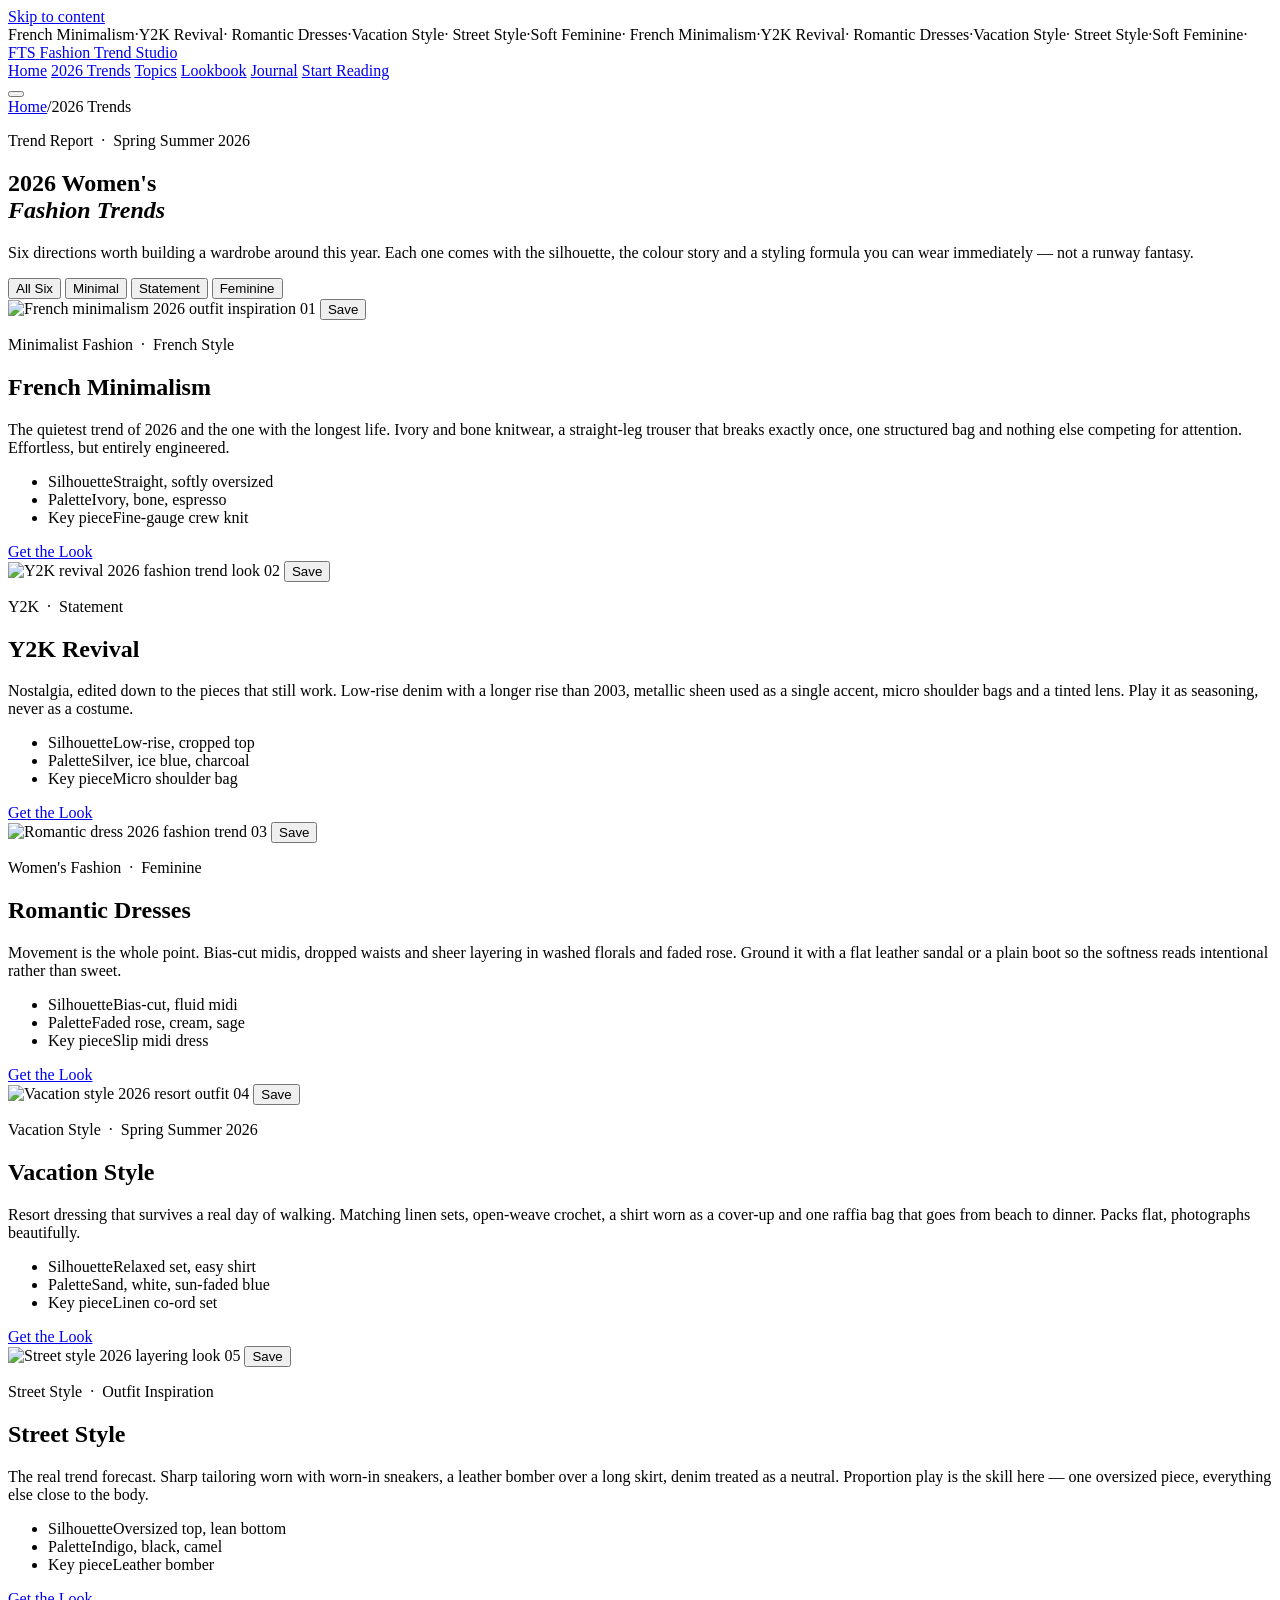
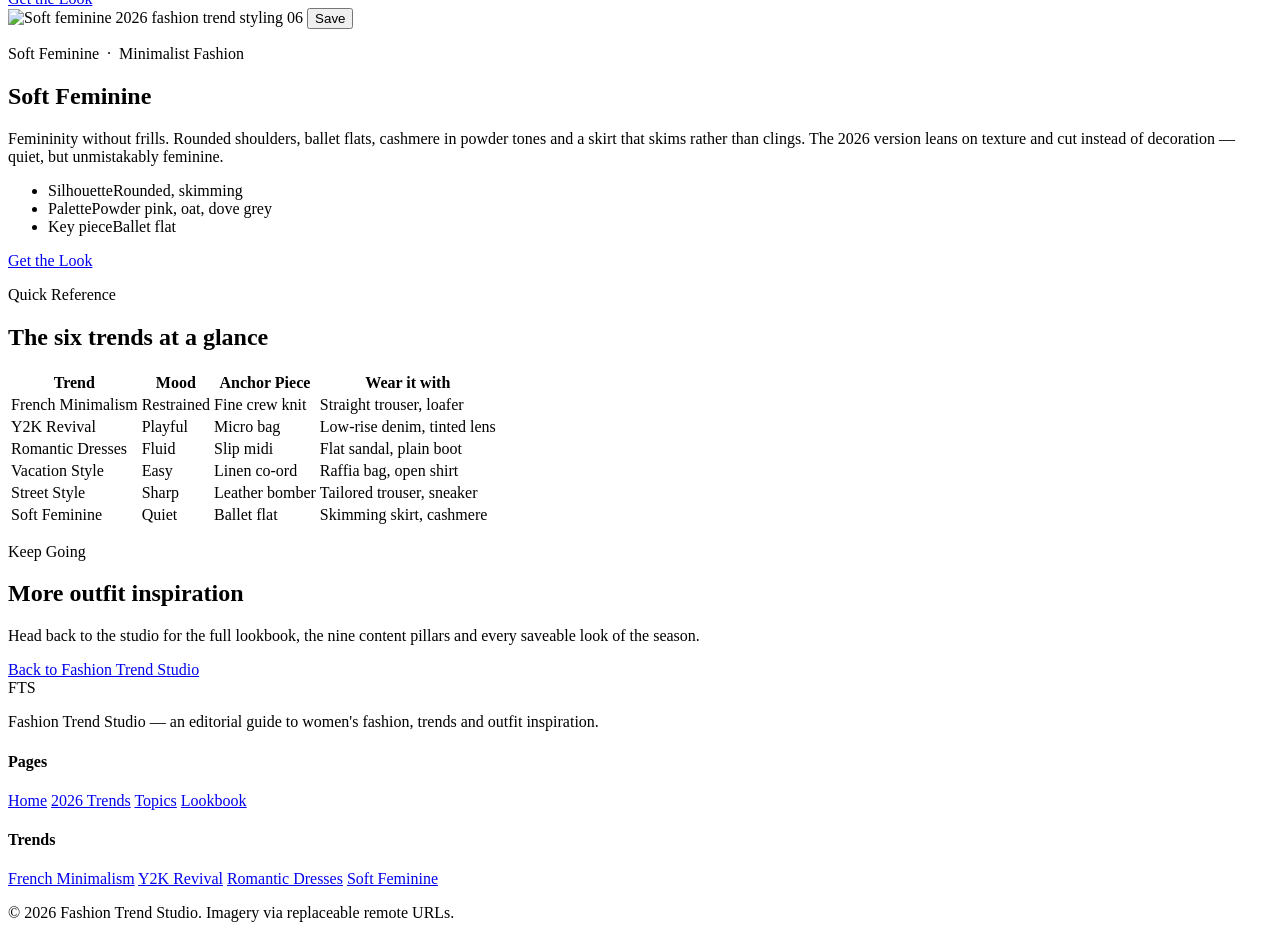
==== trends.html @ 36f64227 "feat: add trends.html" ====
<!DOCTYPE html>
<html lang="en">
<head>
<meta charset="UTF-8">
<meta name="viewport" content="width=device-width, initial-scale=1.0">
<title>2026 Women's Fashion Trends — Fashion Trend Studio</title>
<meta name="description" content="The six defining 2026 women's fashion trends: French Minimalism, Y2K Revival, Romantic Dresses, Vacation Style, Street Style and Soft Feminine — with outfit inspiration for each.">
<meta name="keywords" content="2026 fashion trends, french minimalism, Y2K revival, romantic dresses, vacation style, street style, soft feminine, outfit inspiration, spring summer 2026">
<meta name="theme-color" content="#faf7f4">
<link rel="canonical" href="https://shuiyunjian-wang.github.io/fashion-trend-pinterest/trends.html">

<meta property="og:type" content="article">
<meta property="og:site_name" content="Fashion Trend Studio">
<meta property="og:title" content="2026 Women's Fashion Trends — The Full Report">
<meta property="og:description" content="Six trends defining 2026 womenswear: French Minimalism, Y2K Revival, Romantic Dresses, Vacation Style, Street Style and Soft Feminine.">
<meta property="og:image" content="https://images.unsplash.com/photo-1515372039744-b8f02a3ae446?auto=format&fit=crop&w=1200&q=80">
<meta property="og:url" content="https://shuiyunjian-wang.github.io/fashion-trend-pinterest/trends.html">
<meta name="twitter:card" content="summary_large_image">
<meta name="twitter:title" content="2026 Women's Fashion Trends — The Full Report">
<meta name="twitter:description" content="Six trends defining 2026 womenswear, with outfit inspiration for each.">
<meta name="twitter:image" content="https://images.unsplash.com/photo-1515372039744-b8f02a3ae446?auto=format&fit=crop&w=1200&q=80">

<link rel="preconnect" href="https://fonts.googleapis.com">
<link rel="preconnect" href="https://fonts.gstatic.com" crossorigin>
<link href="https://fonts.googleapis.com/css2?family=Cormorant+Garamond:ital,wght@0,300;0,400;0,500;0,600;1,300;1,400&family=Jost:wght@300;400;500;600&display=swap" rel="stylesheet">
<link rel="stylesheet" href="./assets/css/styles.css">
<link rel="icon" href="data:image/svg+xml,%3Csvg xmlns='http://www.w3.org/2000/svg' viewBox='0 0 100 100'%3E%3Crect width='100' height='100' fill='%231a1a1a'/%3E%3Ctext x='50' y='68' font-size='58' font-family='Georgia,serif' fill='%23faf7f4' text-anchor='middle'%3EF%3C/text%3E%3C/svg%3E">
</head>
<body>

<a class="skip-link" href="#main">Skip to content</a>

<div class="topbar">
  <div class="topbar__track">
    <span>French Minimalism</span><span>·</span><span>Y2K Revival</span><span>·</span>
    <span>Romantic Dresses</span><span>·</span><span>Vacation Style</span><span>·</span>
    <span>Street Style</span><span>·</span><span>Soft Feminine</span><span>·</span>
    <span>French Minimalism</span><span>·</span><span>Y2K Revival</span><span>·</span>
    <span>Romantic Dresses</span><span>·</span><span>Vacation Style</span><span>·</span>
    <span>Street Style</span><span>·</span><span>Soft Feminine</span><span>·</span>
  </div>
</div>

<header class="nav" id="nav">
  <div class="wrap nav__inner">
    <a class="brand" href="./index.html">
      <span class="brand__mark">FTS</span>
      <span class="brand__name">Fashion Trend Studio</span>
    </a>
    <nav class="nav__links" id="navLinks" aria-label="Main navigation">
      <a href="./index.html">Home</a>
      <a href="./trends.html" class="is-active">2026 Trends</a>
      <a href="./index.html#directions">Topics</a>
      <a href="./index.html#gallery">Lookbook</a>
      <a href="./index.html#journal">Journal</a>
      <a class="nav__cta" href="#trend-grid">Start Reading</a>
    </nav>
    <button class="nav__toggle" id="navToggle" aria-label="Toggle menu" aria-expanded="false">
      <span></span><span></span><span></span>
    </button>
  </div>
</header>

<main id="main">

  <!-- ============ PAGE HEADER ============ -->
  <section class="phead">
    <div class="wrap phead__inner">
      <nav class="crumbs reveal" aria-label="Breadcrumb">
        <a href="./index.html">Home</a><span>/</span><span aria-current="page">2026 Trends</span>
      </nav>
      <p class="eyebrow reveal">Trend Report &nbsp;·&nbsp; Spring Summer 2026</p>
      <h1 class="phead__title reveal" data-delay="1">2026 Women's<br><em>Fashion Trends</em></h1>
      <p class="phead__lede reveal" data-delay="2">
        Six directions worth building a wardrobe around this year. Each one comes with the
        silhouette, the colour story and a styling formula you can wear immediately —
        not a runway fantasy.
      </p>
      <div class="chips reveal" data-delay="3" id="chips">
        <button class="chip is-active" data-filter="all">All Six</button>
        <button class="chip" data-filter="minimal">Minimal</button>
        <button class="chip" data-filter="statement">Statement</button>
        <button class="chip" data-filter="feminine">Feminine</button>
      </div>
    </div>
  </section>

  <!-- ============ TREND GRID ============ -->
  <section class="section" id="trend-grid">
    <div class="wrap">
      <div class="trend-grid" id="trendGrid">

        <!-- 01 French Minimalism -->
        <article class="tcard reveal" id="french" data-cat="minimal">
          <div class="tcard__media frame frame--card">
            <img data-key="french" src="" alt="French minimalism 2026 outfit inspiration" loading="lazy" decoding="async">
            <span class="tcard__no">01</span>
            <button class="pin__save js-pin" data-pin-key="french" data-pin-desc="French Minimalism — 2026 women's fashion trend, outfit inspiration by Fashion Trend Studio">Save</button>
          </div>
          <div class="tcard__body">
            <p class="tcard__cat">Minimalist Fashion &nbsp;·&nbsp; French Style</p>
            <h2 class="tcard__title">French Minimalism</h2>
            <p class="tcard__text">
              The quietest trend of 2026 and the one with the longest life. Ivory and bone
              knitwear, a straight-leg trouser that breaks exactly once, one structured bag
              and nothing else competing for attention. Effortless, but entirely engineered.
            </p>
            <ul class="tcard__specs">
              <li><span>Silhouette</span>Straight, softly oversized</li>
              <li><span>Palette</span>Ivory, bone, espresso</li>
              <li><span>Key piece</span>Fine-gauge crew knit</li>
            </ul>
            <a class="btn btn--dark btn--sm" href="./index.html#gallery">Get the Look</a>
          </div>
        </article>

        <!-- 02 Y2K Revival -->
        <article class="tcard reveal" data-delay="1" id="y2k" data-cat="statement">
          <div class="tcard__media frame frame--card">
            <img data-key="y2k" src="" alt="Y2K revival 2026 fashion trend look" loading="lazy" decoding="async">
            <span class="tcard__no">02</span>
            <button class="pin__save js-pin" data-pin-key="y2k" data-pin-desc="Y2K Revival — 2026 women's fashion trend, outfit inspiration by Fashion Trend Studio">Save</button>
          </div>
          <div class="tcard__body">
            <p class="tcard__cat">Y2K &nbsp;·&nbsp; Statement</p>
            <h2 class="tcard__title">Y2K Revival</h2>
            <p class="tcard__text">
              Nostalgia, edited down to the pieces that still work. Low-rise denim with a
              longer rise than 2003, metallic sheen used as a single accent, micro shoulder
              bags and a tinted lens. Play it as seasoning, never as a costume.
            </p>
            <ul class="tcard__specs">
              <li><span>Silhouette</span>Low-rise, cropped top</li>
              <li><span>Palette</span>Silver, ice blue, charcoal</li>
              <li><span>Key piece</span>Micro shoulder bag</li>
            </ul>
            <a class="btn btn--dark btn--sm" href="./index.html#gallery">Get the Look</a>
          </div>
        </article>

        <!-- 03 Romantic Dresses -->
        <article class="tcard reveal" data-delay="2" id="romantic" data-cat="feminine">
          <div class="tcard__media frame frame--card">
            <img data-key="romantic" src="" alt="Romantic dress 2026 fashion trend" loading="lazy" decoding="async">
            <span class="tcard__no">03</span>
            <button class="pin__save js-pin" data-pin-key="romantic" data-pin-desc="Romantic Dresses — 2026 women's fashion trend, outfit inspiration by Fashion Trend Studio">Save</button>
          </div>
          <div class="tcard__body">
            <p class="tcard__cat">Women's Fashion &nbsp;·&nbsp; Feminine</p>
            <h2 class="tcard__title">Romantic Dresses</h2>
            <p class="tcard__text">
              Movement is the whole point. Bias-cut midis, dropped waists and sheer layering
              in washed florals and faded rose. Ground it with a flat leather sandal or a
              plain boot so the softness reads intentional rather than sweet.
            </p>
            <ul class="tcard__specs">
              <li><span>Silhouette</span>Bias-cut, fluid midi</li>
              <li><span>Palette</span>Faded rose, cream, sage</li>
              <li><span>Key piece</span>Slip midi dress</li>
            </ul>
            <a class="btn btn--dark btn--sm" href="./index.html#gallery">Get the Look</a>
          </div>
        </article>

        <!-- 04 Vacation Style -->
        <article class="tcard reveal" id="vacation" data-cat="minimal">
          <div class="tcard__media frame frame--card">
            <img data-key="vacation" src="" alt="Vacation style 2026 resort outfit" loading="lazy" decoding="async">
            <span class="tcard__no">04</span>
            <button class="pin__save js-pin" data-pin-key="vacation" data-pin-desc="Vacation Style — 2026 women's fashion trend, resort outfit inspiration by Fashion Trend Studio">Save</button>
          </div>
          <div class="tcard__body">
            <p class="tcard__cat">Vacation Style &nbsp;·&nbsp; Spring Summer 2026</p>
            <h2 class="tcard__title">Vacation Style</h2>
            <p class="tcard__text">
              Resort dressing that survives a real day of walking. Matching linen sets,
              open-weave crochet, a shirt worn as a cover-up and one raffia bag that goes
              from beach to dinner. Packs flat, photographs beautifully.
            </p>
            <ul class="tcard__specs">
              <li><span>Silhouette</span>Relaxed set, easy shirt</li>
              <li><span>Palette</span>Sand, white, sun-faded blue</li>
              <li><span>Key piece</span>Linen co-ord set</li>
            </ul>
            <a class="btn btn--dark btn--sm" href="./index.html#gallery">Get the Look</a>
          </div>
        </article>

        <!-- 05 Street Style -->
        <article class="tcard reveal" data-delay="1" id="street" data-cat="statement">
          <div class="tcard__media frame frame--card">
            <img data-key="street" src="" alt="Street style 2026 layering look" loading="lazy" decoding="async">
            <span class="tcard__no">05</span>
            <button class="pin__save js-pin" data-pin-key="street" data-pin-desc="Street Style — 2026 women's fashion trend, city layering outfit by Fashion Trend Studio">Save</button>
          </div>
          <div class="tcard__body">
            <p class="tcard__cat">Street Style &nbsp;·&nbsp; Outfit Inspiration</p>
            <h2 class="tcard__title">Street Style</h2>
            <p class="tcard__text">
              The real trend forecast. Sharp tailoring worn with worn-in sneakers, a leather
              bomber over a long skirt, denim treated as a neutral. Proportion play is the
              skill here — one oversized piece, everything else close to the body.
            </p>
            <ul class="tcard__specs">
              <li><span>Silhouette</span>Oversized top, lean bottom</li>
              <li><span>Palette</span>Indigo, black, camel</li>
              <li><span>Key piece</span>Leather bomber</li>
            </ul>
            <a class="btn btn--dark btn--sm" href="./index.html#gallery">Get the Look</a>
          </div>
        </article>

        <!-- 06 Soft Feminine -->
        <article class="tcard reveal" data-delay="2" id="soft" data-cat="feminine">
          <div class="tcard__media frame frame--card">
            <img data-key="soft" src="" alt="Soft feminine 2026 fashion trend styling" loading="lazy" decoding="async">
            <span class="tcard__no">06</span>
            <button class="pin__save js-pin" data-pin-key="soft" data-pin-desc="Soft Feminine — 2026 women's fashion trend, outfit inspiration by Fashion Trend Studio">Save</button>
          </div>
          <div class="tcard__body">
            <p class="tcard__cat">Soft Feminine &nbsp;·&nbsp; Minimalist Fashion</p>
            <h2 class="tcard__title">Soft Feminine</h2>
            <p class="tcard__text">
              Femininity without frills. Rounded shoulders, ballet flats, cashmere in powder
              tones and a skirt that skims rather than clings. The 2026 version leans on
              texture and cut instead of decoration — quiet, but unmistakably feminine.
            </p>
            <ul class="tcard__specs">
              <li><span>Silhouette</span>Rounded, skimming</li>
              <li><span>Palette</span>Powder pink, oat, dove grey</li>
              <li><span>Key piece</span>Ballet flat</li>
            </ul>
            <a class="btn btn--dark btn--sm" href="./index.html#gallery">Get the Look</a>
          </div>
        </article>

      </div>
      <p class="empty" id="emptyState" hidden>No trends in this filter — try another.</p>
    </div>
  </section>

  <!-- ============ HOW TO WEAR TABLE ============ -->
  <section class="section section--tint">
    <div class="wrap">
      <div class="sec-head reveal">
        <p class="eyebrow">Quick Reference</p>
        <h2 class="sec-title">The six trends at a glance</h2>
      </div>
      <div class="table-wrap reveal" data-delay="1">
        <table class="tbl">
          <thead>
            <tr><th>Trend</th><th>Mood</th><th>Anchor Piece</th><th>Wear it with</th></tr>
          </thead>
          <tbody>
            <tr><td>French Minimalism</td><td>Restrained</td><td>Fine crew knit</td><td>Straight trouser, loafer</td></tr>
            <tr><td>Y2K Revival</td><td>Playful</td><td>Micro bag</td><td>Low-rise denim, tinted lens</td></tr>
            <tr><td>Romantic Dresses</td><td>Fluid</td><td>Slip midi</td><td>Flat sandal, plain boot</td></tr>
            <tr><td>Vacation Style</td><td>Easy</td><td>Linen co-ord</td><td>Raffia bag, open shirt</td></tr>
            <tr><td>Street Style</td><td>Sharp</td><td>Leather bomber</td><td>Tailored trouser, sneaker</td></tr>
            <tr><td>Soft Feminine</td><td>Quiet</td><td>Ballet flat</td><td>Skimming skirt, cashmere</td></tr>
          </tbody>
        </table>
      </div>
    </div>
  </section>

  <!-- ============ CTA ============ -->
  <section class="cta">
    <div class="wrap cta__inner reveal">
      <p class="eyebrow eyebrow--light">Keep Going</p>
      <h2>More outfit inspiration</h2>
      <p class="cta__lede">
        Head back to the studio for the full lookbook, the nine content pillars and
        every saveable look of the season.
      </p>
      <a class="btn btn--light" href="./index.html">Back to Fashion Trend Studio</a>
    </div>
  </section>

</main>

<footer class="foot">
  <div class="wrap foot__inner">
    <div class="foot__brand">
      <span class="brand__mark">FTS</span>
      <p>Fashion Trend Studio — an editorial guide to women's fashion, trends and outfit inspiration.</p>
    </div>
    <nav class="foot__nav" aria-label="Footer navigation">
      <div>
        <h4>Pages</h4>
        <a href="./index.html">Home</a>
        <a href="./trends.html">2026 Trends</a>
        <a href="./index.html#directions">Topics</a>
        <a href="./index.html#gallery">Lookbook</a>
      </div>
      <div>
        <h4>Trends</h4>
        <a href="#french">French Minimalism</a>
        <a href="#y2k">Y2K Revival</a>
        <a href="#romantic">Romantic Dresses</a>
        <a href="#soft">Soft Feminine</a>
      </div>
    </nav>
    <p class="foot__legal">
      &copy; <span id="year">2026</span> Fashion Trend Studio. Imagery via replaceable remote URLs.
    </p>
  </div>
</footer>

<script src="./assets/js/main.js" defer></script>
</body>
</html>
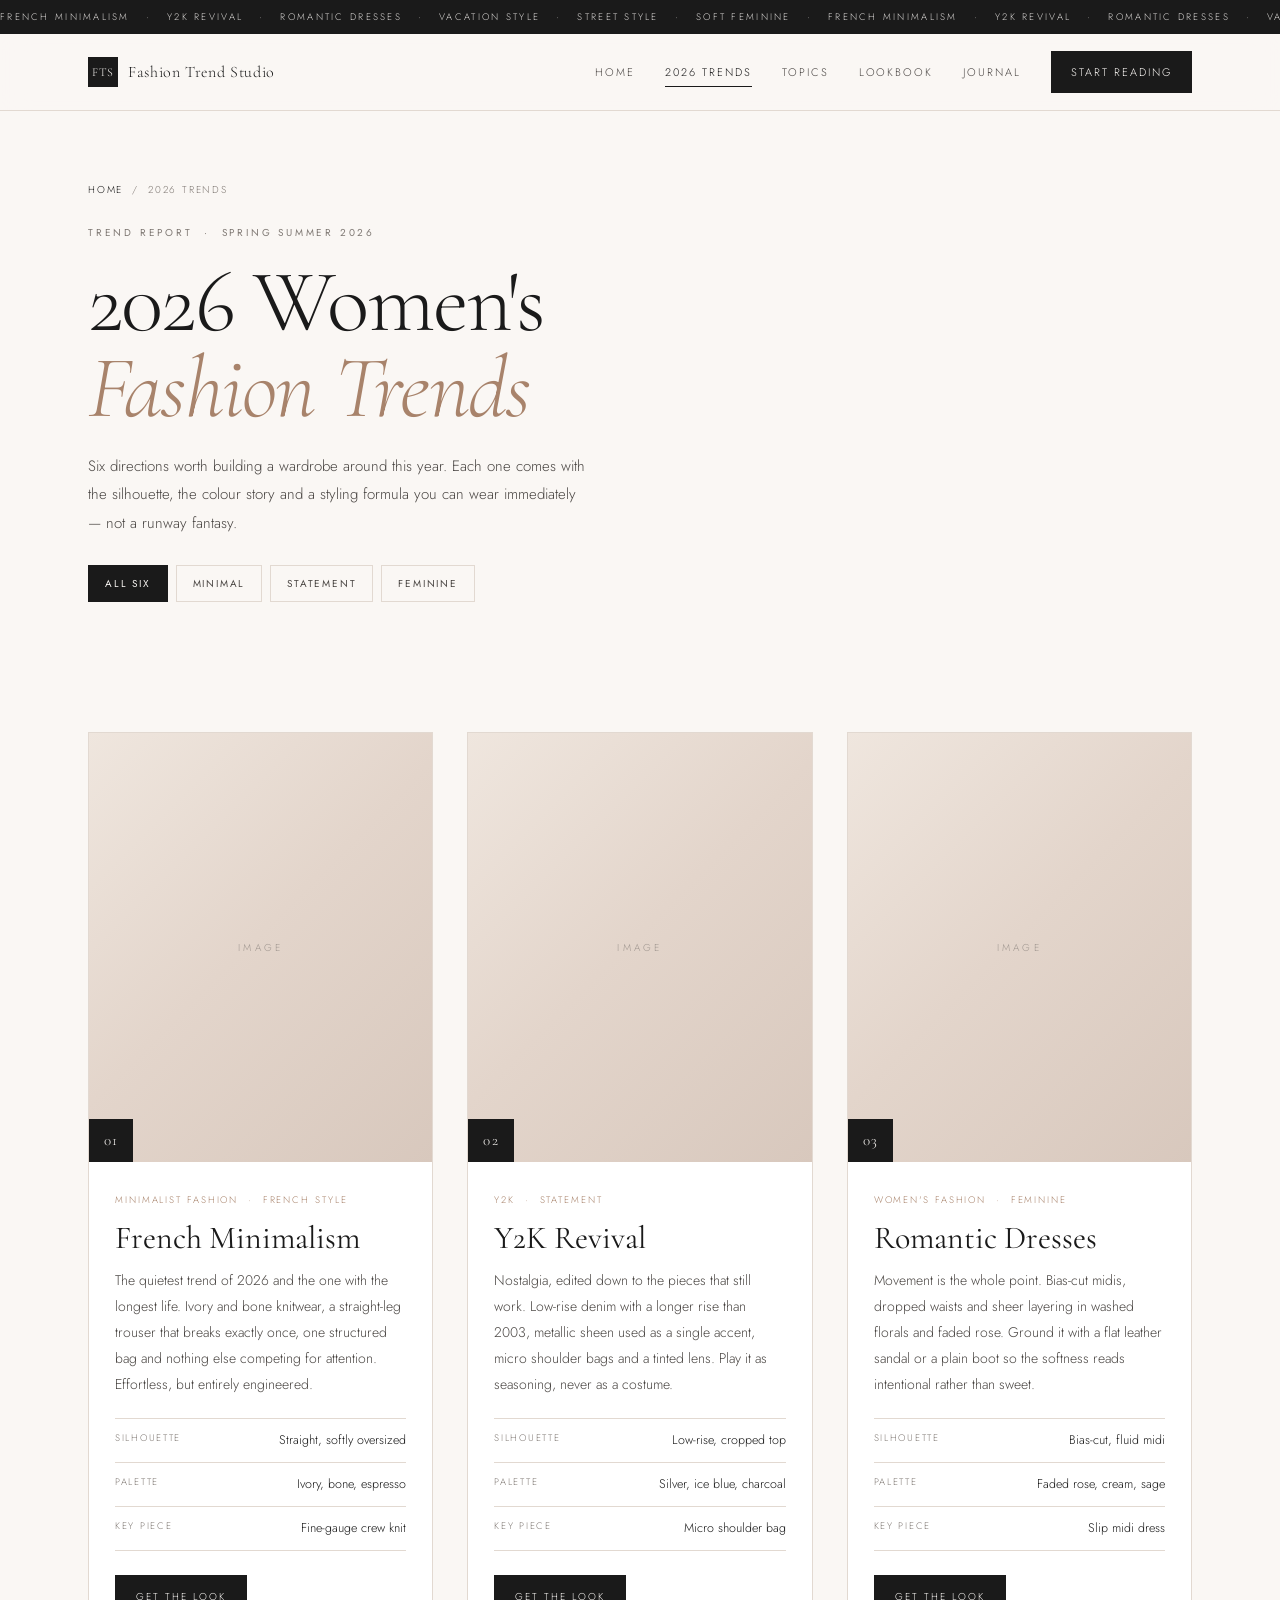
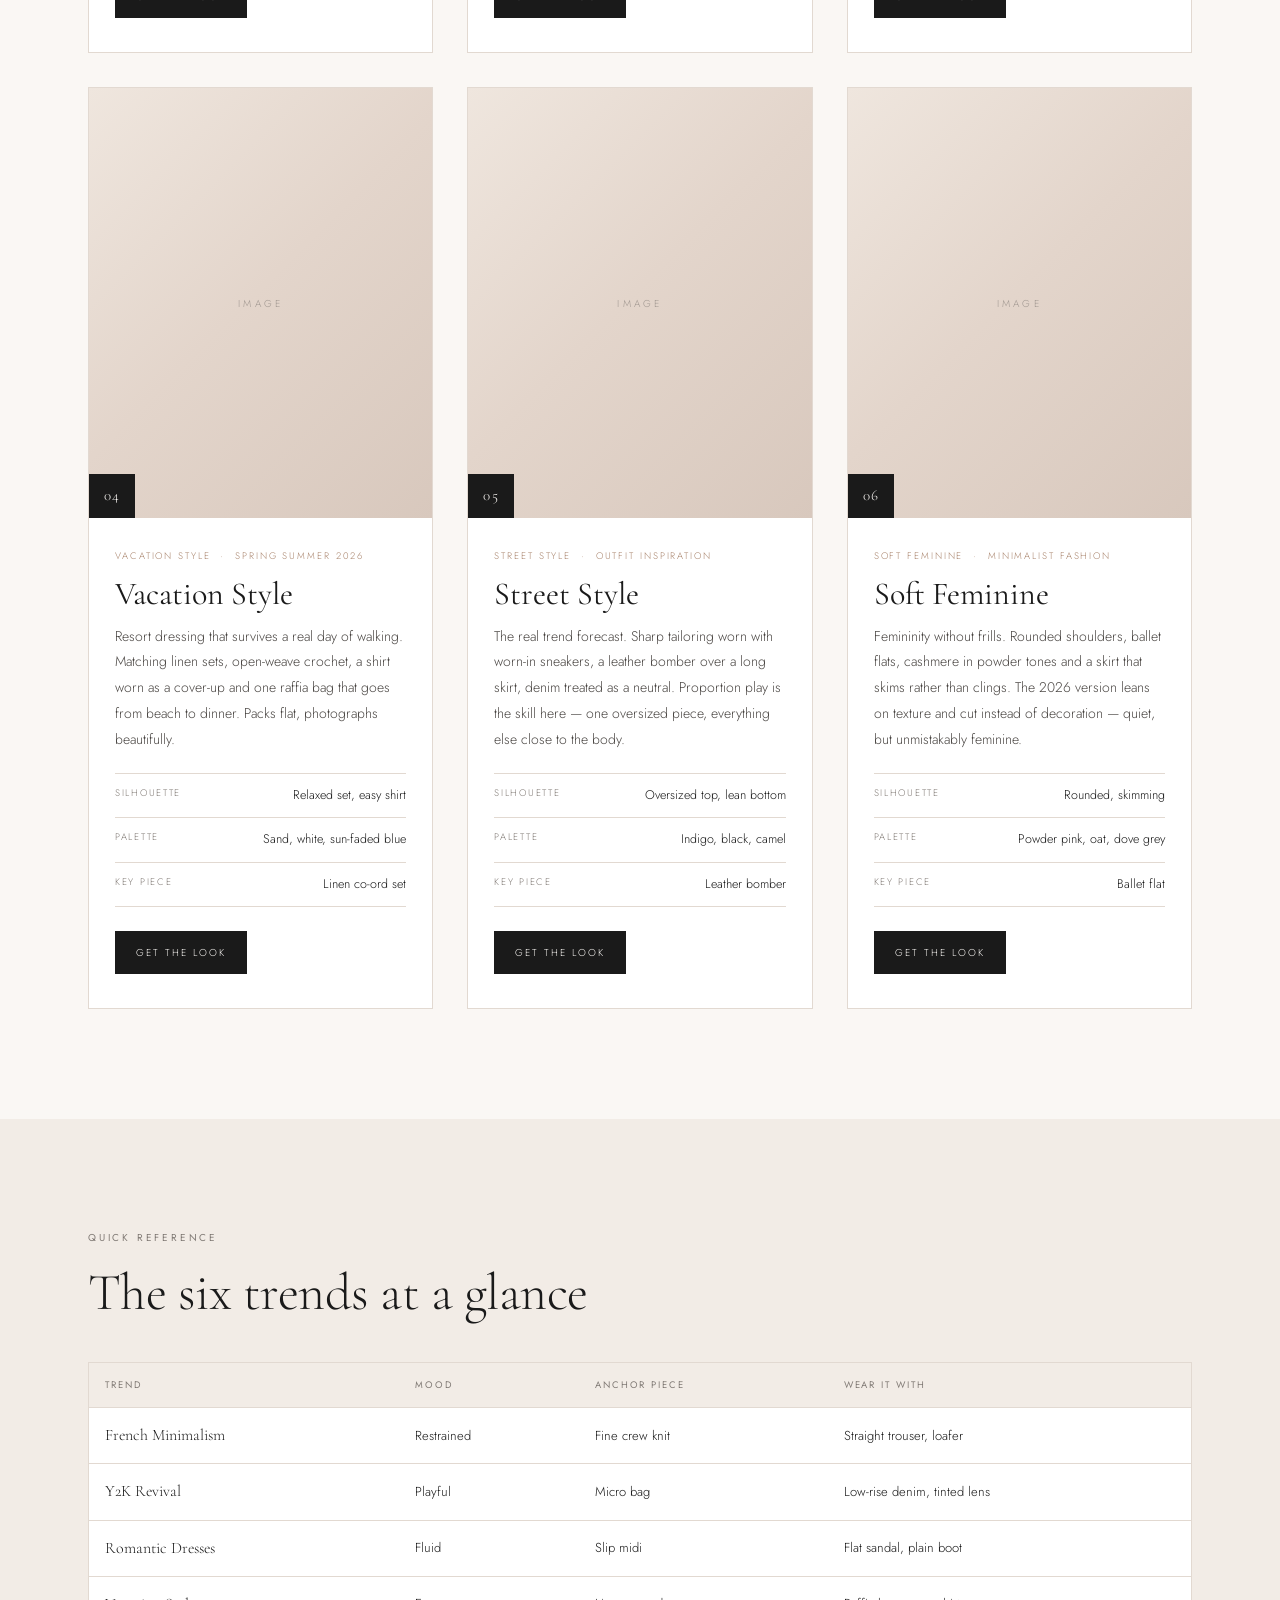
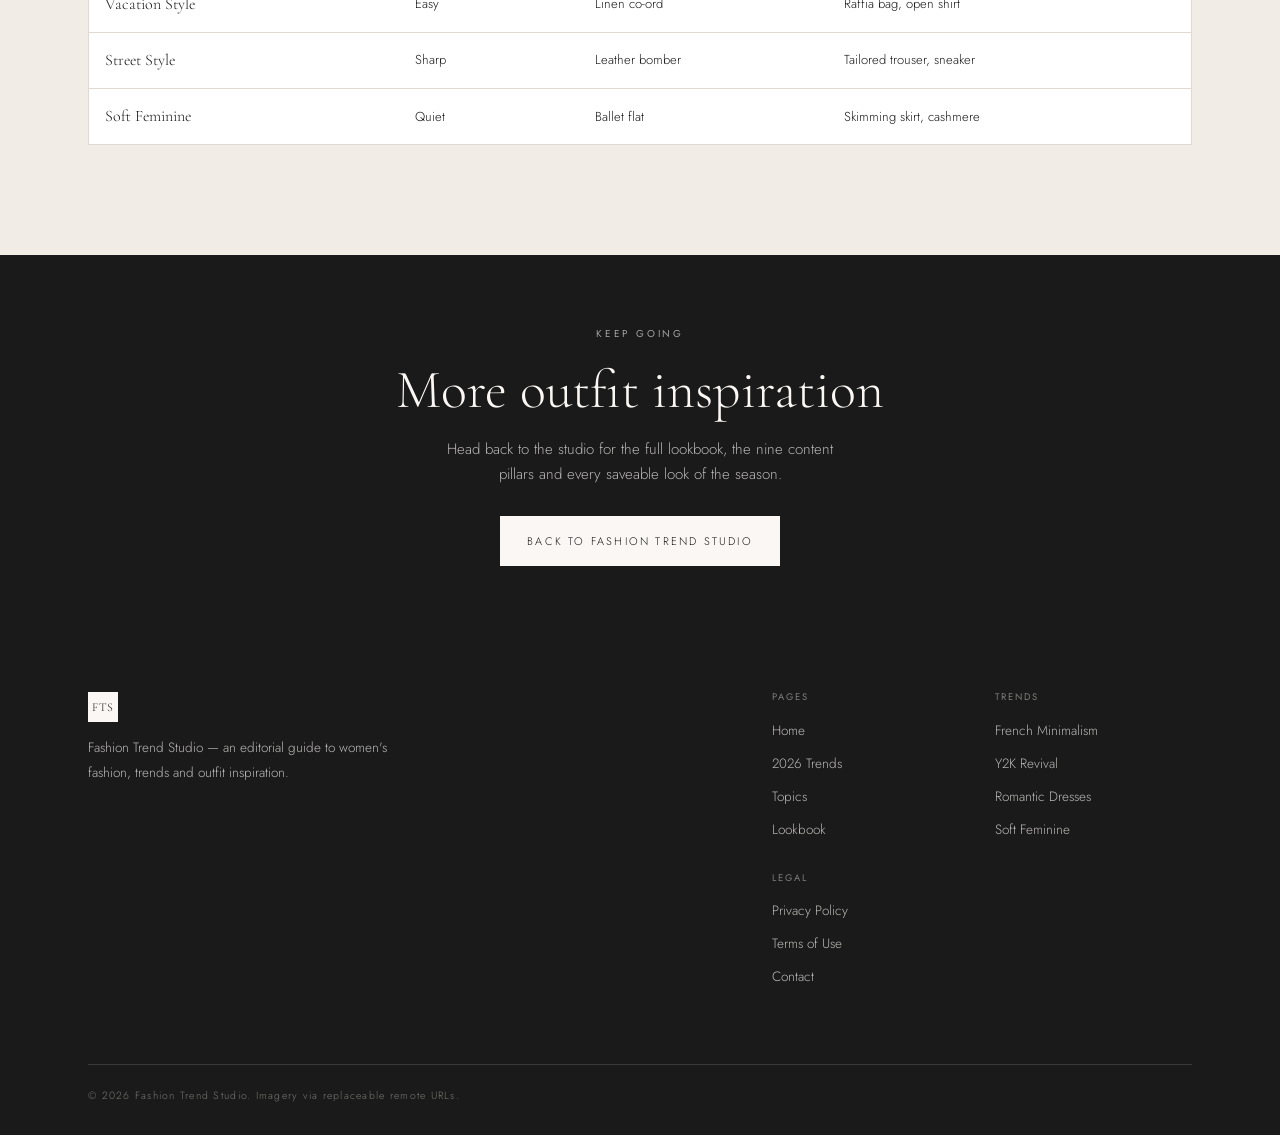
==== commit 3cbd9f27: "feat: add privacy/terms/contact pages + footer legal links + sitemap update" ====
--- a/trends.html
+++ b/trends.html
@@ -300,6 +300,12 @@
         <a href="#romantic">Romantic Dresses</a>
         <a href="#soft">Soft Feminine</a>
       </div>
+      <div>
+        <h4>Legal</h4>
+        <a href="./privacy.html">Privacy Policy</a>
+        <a href="./terms.html">Terms of Use</a>
+        <a href="./contact.html">Contact</a>
+      </div>
     </nav>
     <p class="foot__legal">
       &copy; <span id="year">2026</span> Fashion Trend Studio. Imagery via replaceable remote URLs.
--- a/assets/css/styles.css
+++ b/assets/css/styles.css
@@ -0,0 +1,482 @@
+/* =========================================================
+   Fashion Trend Studio — 2026 Women's Fashion Trends
+   Mobile-first editorial stylesheet
+   ========================================================= */
+
+:root{
+  --ivory:#faf7f4;
+  --paper:#ffffff;
+  --tint:#f2ece6;
+  --ink:#1a1a1a;
+  --ink-70:#4a4643;
+  --ink-45:#807a75;
+  --line:#e2d9d1;
+  --rose:#b98b8b;
+  --clay:#a8836b;
+  --gold:#b8956a;
+
+  --serif:"Cormorant Garamond",Georgia,"Times New Roman",serif;
+  --sans:"Jost","Helvetica Neue",Arial,sans-serif;
+
+  --wrap:1200px;
+  --pad:20px;
+  --r:2px;
+  --ease:cubic-bezier(.22,.61,.36,1);
+}
+
+*,*::before,*::after{box-sizing:border-box}
+
+html{-webkit-text-size-adjust:100%;scroll-behavior:smooth}
+
+body{
+  margin:0;
+  background:var(--ivory);
+  color:var(--ink);
+  font-family:var(--sans);
+  font-weight:300;
+  font-size:16px;
+  line-height:1.7;
+  -webkit-font-smoothing:antialiased;
+  overflow-x:hidden;
+}
+
+img{max-width:100%;display:block}
+a{color:inherit;text-decoration:none}
+h1,h2,h3,h4{margin:0;font-weight:400;line-height:1.12}
+p{margin:0 0 1em}
+ul{margin:0;padding:0;list-style:none}
+button{font-family:inherit;cursor:pointer;border:0;background:none;color:inherit}
+
+.wrap{width:100%;max-width:var(--wrap);margin:0 auto;padding:0 var(--pad)}
+
+.skip-link{
+  position:absolute;left:-9999px;top:0;z-index:999;
+  background:var(--ink);color:var(--ivory);padding:12px 18px;font-size:13px;
+}
+.skip-link:focus{left:8px;top:8px}
+
+/* ---------- shared type ---------- */
+.eyebrow{
+  font-size:10px;letter-spacing:.28em;text-transform:uppercase;
+  color:var(--ink-45);font-weight:400;margin:0 0 18px;
+}
+.eyebrow--light{color:rgba(250,247,244,.62)}
+
+.sec-title{
+  font-family:var(--serif);
+  font-size:clamp(28px,7.4vw,52px);
+  font-weight:300;letter-spacing:-.01em;margin:0 0 16px;
+}
+.sec-title em{font-style:italic;color:var(--clay)}
+
+.sec-lede{
+  color:var(--ink-70);max-width:56ch;font-size:15px;line-height:1.85;margin:0;
+}
+
+.section{padding:64px 0}
+.section--tint{background:var(--tint)}
+
+.sec-head{margin-bottom:40px}
+.sec-head--row{display:flex;flex-direction:column;gap:18px}
+
+/* ---------- topbar marquee ---------- */
+.topbar{
+  background:var(--ink);color:var(--ivory);overflow:hidden;
+  font-size:9.5px;letter-spacing:.24em;text-transform:uppercase;
+  padding:9px 0;
+}
+.topbar__track{
+  display:flex;gap:16px;white-space:nowrap;width:max-content;
+  animation:slide 42s linear infinite;
+}
+.topbar__track span{opacity:.85}
+@keyframes slide{from{transform:translateX(0)}to{transform:translateX(-50%)}}
+
+/* ---------- nav ---------- */
+.nav{
+  position:sticky;top:0;z-index:100;
+  background:rgba(250,247,244,.9);
+  backdrop-filter:saturate(160%) blur(14px);
+  -webkit-backdrop-filter:saturate(160%) blur(14px);
+  border-bottom:1px solid var(--line);
+  transition:box-shadow .3s var(--ease);
+}
+.nav.is-stuck{box-shadow:0 6px 30px rgba(26,26,26,.06)}
+.nav__inner{display:flex;align-items:center;justify-content:space-between;height:62px}
+
+.brand{display:flex;align-items:center;gap:10px}
+.brand__mark{
+  display:grid;place-items:center;width:30px;height:30px;flex:0 0 30px;
+  background:var(--ink);color:var(--ivory);
+  font-family:var(--serif);font-size:12px;letter-spacing:.06em;
+}
+.brand__name{
+  font-family:var(--serif);font-size:16px;letter-spacing:.04em;white-space:nowrap;
+}
+
+.nav__links{
+  position:fixed;inset:62px 0 auto 0;
+  background:var(--ivory);border-bottom:1px solid var(--line);
+  display:flex;flex-direction:column;gap:0;
+  padding:8px var(--pad) 22px;
+  transform:translateY(-125%);opacity:0;pointer-events:none;
+  transition:transform .42s var(--ease),opacity .3s var(--ease);
+}
+.nav__links.is-open{transform:translateY(0);opacity:1;pointer-events:auto}
+.nav__links a{
+  padding:14px 0;font-size:13px;letter-spacing:.14em;text-transform:uppercase;
+  border-bottom:1px solid var(--line);color:var(--ink-70);
+}
+.nav__links a.is-active{color:var(--ink)}
+.nav__cta{
+  margin-top:16px;background:var(--ink);color:var(--ivory)!important;
+  text-align:center;border:0!important;padding:14px 20px!important;
+}
+
+.nav__toggle{
+  width:34px;height:34px;display:grid;place-content:center;gap:5px;
+}
+.nav__toggle span{
+  display:block;width:20px;height:1px;background:var(--ink);
+  transition:transform .3s var(--ease),opacity .2s;
+}
+.nav__toggle[aria-expanded="true"] span:nth-child(1){transform:translateY(6px) rotate(45deg)}
+.nav__toggle[aria-expanded="true"] span:nth-child(2){opacity:0}
+.nav__toggle[aria-expanded="true"] span:nth-child(3){transform:translateY(-6px) rotate(-45deg)}
+
+/* ---------- buttons ---------- */
+.btn{
+  display:inline-block;padding:15px 26px;font-size:11px;
+  letter-spacing:.2em;text-transform:uppercase;
+  border:1px solid var(--ink);transition:all .34s var(--ease);
+  text-align:center;
+}
+.btn--dark{background:var(--ink);color:var(--ivory)}
+.btn--dark:hover{background:transparent;color:var(--ink)}
+.btn--ghost{background:transparent;color:var(--ink)}
+.btn--ghost:hover{background:var(--ink);color:var(--ivory)}
+.btn--light{background:var(--ivory);color:var(--ink);border-color:var(--ivory)}
+.btn--light:hover{background:transparent;color:var(--ivory)}
+.btn--sm{padding:12px 20px;font-size:10px}
+
+.link-arrow{
+  font-size:11px;letter-spacing:.18em;text-transform:uppercase;
+  border-bottom:1px solid var(--ink);padding-bottom:5px;
+  display:inline-flex;align-items:center;gap:9px;align-self:flex-start;
+}
+.link-arrow span{transition:transform .3s var(--ease)}
+.link-arrow:hover span{transform:translateX(5px)}
+.link-arrow--sm{font-size:10px;border-color:var(--line);color:var(--ink-70)}
+
+/* ---------- image frames ---------- */
+.frame{
+  position:relative;overflow:hidden;background:var(--tint);display:block;
+}
+.frame::after{
+  content:"";position:absolute;inset:0;
+  background:linear-gradient(180deg,rgba(26,26,26,0) 55%,rgba(26,26,26,.28));
+  opacity:0;transition:opacity .4s var(--ease);pointer-events:none;
+}
+.frame:hover::after{opacity:1}
+.frame img{
+  width:100%;height:100%;object-fit:cover;
+  transition:transform 1.1s var(--ease),filter .5s;
+}
+.frame:hover img{transform:scale(1.045)}
+.frame img.is-fallback{object-fit:cover}
+
+.frame--tall{aspect-ratio:3/4}
+.frame--pin{aspect-ratio:2/3}
+.frame--card{aspect-ratio:4/5}
+.frame--soft{aspect-ratio:1/1}
+
+/* placeholder while / if image fails */
+.frame.is-empty{
+  background:
+    linear-gradient(135deg,#efe6de 0%,#e3d5cb 48%,#d8c8bd 100%);
+}
+.frame.is-empty::before{
+  content:"IMAGE";position:absolute;inset:0;display:grid;place-items:center;
+  font-size:10px;letter-spacing:.32em;color:rgba(26,26,26,.32);
+}
+
+/* ---------- hero ---------- */
+.hero{padding:44px 0 56px}
+.hero__inner{display:flex;flex-direction:column;gap:36px}
+
+.hero__title{
+  font-family:var(--serif);font-weight:300;
+  font-size:clamp(44px,14.5vw,104px);
+  line-height:.94;letter-spacing:-.02em;margin:0 0 14px;
+}
+.hero__title em{font-style:italic;color:var(--clay);display:inline-block}
+
+.hero__sub{
+  font-family:var(--sans);font-size:13px;letter-spacing:.26em;
+  text-transform:uppercase;color:var(--ink);margin:0 0 22px;
+  padding-bottom:22px;border-bottom:1px solid var(--line);
+}
+.hero__lede{color:var(--ink-70);font-size:15px;line-height:1.9;max-width:52ch}
+
+.hero__actions{display:flex;flex-direction:column;gap:10px;margin:26px 0 32px}
+
+.hero__meta{
+  display:flex;gap:26px;border-top:1px solid var(--line);padding-top:20px;
+}
+.hero__meta li{display:flex;flex-direction:column}
+.hero__meta strong{font-family:var(--serif);font-size:26px;font-weight:400}
+.hero__meta span{font-size:9.5px;letter-spacing:.2em;text-transform:uppercase;color:var(--ink-45)}
+
+.hero__figure{margin:0}
+.hero__figure figcaption{
+  display:flex;align-items:center;gap:12px;margin-top:14px;
+  font-size:10.5px;letter-spacing:.16em;text-transform:uppercase;color:var(--ink-45);
+}
+.rule{width:28px;height:1px;background:var(--clay);flex:0 0 28px}
+
+/* ---------- quote strip ---------- */
+.strip{background:var(--ink);color:var(--ivory);padding:56px 0}
+.strip__quote{
+  font-family:var(--serif);font-style:italic;font-weight:300;
+  font-size:clamp(22px,5.6vw,38px);line-height:1.35;max-width:26ch;margin:0 0 18px;
+}
+.strip__quote em{color:var(--gold);font-style:italic}
+.strip__by{font-size:10px;letter-spacing:.24em;text-transform:uppercase;color:rgba(250,247,244,.55);margin:0}
+
+/* ---------- pillars ---------- */
+.pillars{display:grid;grid-template-columns:1fr;gap:0;border-top:1px solid var(--line)}
+.pillar{
+  padding:26px 0;border-bottom:1px solid var(--line);
+  transition:padding-left .35s var(--ease);
+}
+.pillar:hover{padding-left:12px}
+.pillar__no{
+  font-family:var(--serif);font-size:12px;color:var(--clay);
+  letter-spacing:.1em;display:block;margin-bottom:8px;
+}
+.pillar h3{font-family:var(--serif);font-size:24px;margin-bottom:8px}
+.pillar p{color:var(--ink-70);font-size:14px;margin:0;max-width:48ch}
+
+/* ---------- feature cards ---------- */
+.feature-grid{display:grid;grid-template-columns:1fr;gap:34px}
+.fcard{display:flex;flex-direction:column}
+.fcard__media{margin-bottom:18px;aspect-ratio:4/5}
+.fcard__tag{
+  position:absolute;top:14px;left:14px;z-index:2;
+  background:rgba(250,247,244,.94);color:var(--ink);
+  font-size:9px;letter-spacing:.2em;text-transform:uppercase;padding:6px 11px;
+}
+.fcard__body h3{font-family:var(--serif);font-size:27px;margin-bottom:10px}
+.fcard__body p{color:var(--ink-70);font-size:14px;margin-bottom:16px}
+
+/* ---------- pins ---------- */
+.pins{display:grid;grid-template-columns:repeat(2,1fr);gap:16px}
+.pin{margin:0}
+.pin figcaption{margin-top:12px;display:flex;flex-direction:column;gap:2px}
+.pin figcaption strong{font-family:var(--serif);font-size:16px;font-weight:400}
+.pin figcaption span{font-size:9px;letter-spacing:.2em;text-transform:uppercase;color:var(--ink-45)}
+
+.pin__save{
+  position:absolute;top:10px;right:10px;z-index:3;
+  background:rgba(250,247,244,.95);color:var(--ink);
+  font-size:9px;letter-spacing:.18em;text-transform:uppercase;
+  padding:8px 13px;transition:all .28s var(--ease);
+  opacity:0;transform:translateY(-4px);
+}
+.frame:hover .pin__save,.pin__save:focus-visible{opacity:1;transform:translateY(0)}
+.pin__save:hover{background:var(--ink);color:var(--ivory)}
+@media (hover:none){.pin__save{opacity:1;transform:none}}
+
+/* ---------- journal ---------- */
+.journal{display:flex;flex-direction:column;gap:32px}
+.journal__figure{margin:0}
+.ticks{margin:0 0 26px}
+.ticks li{
+  position:relative;padding-left:22px;font-size:14px;color:var(--ink-70);
+  padding-bottom:10px;
+}
+.ticks li::before{
+  content:"";position:absolute;left:0;top:11px;width:9px;height:1px;background:var(--clay);
+}
+
+/* ---------- cta band ---------- */
+.cta{background:var(--ink);color:var(--ivory);padding:70px 0;text-align:center}
+.cta__inner h2{
+  font-family:var(--serif);font-weight:300;
+  font-size:clamp(28px,7.6vw,54px);margin:0 0 16px;
+}
+.cta__lede{color:rgba(250,247,244,.7);max-width:44ch;margin:0 auto 28px;font-size:15px}
+
+/* ---------- page head (trends) ---------- */
+.phead{padding:44px 0 12px}
+.crumbs{
+  display:flex;gap:9px;font-size:10px;letter-spacing:.18em;text-transform:uppercase;
+  color:var(--ink-45);margin-bottom:26px;
+}
+.crumbs a{color:var(--ink)}
+.phead__title{
+  font-family:var(--serif);font-weight:300;
+  font-size:clamp(38px,12vw,88px);line-height:.98;letter-spacing:-.02em;margin:0 0 20px;
+}
+.phead__title em{font-style:italic;color:var(--clay)}
+.phead__lede{color:var(--ink-70);font-size:15px;line-height:1.9;max-width:56ch}
+
+.chips{display:flex;flex-wrap:wrap;gap:8px;margin-top:28px}
+.chip{
+  border:1px solid var(--line);padding:10px 16px;
+  font-size:10px;letter-spacing:.18em;text-transform:uppercase;
+  color:var(--ink-70);transition:all .28s var(--ease);
+}
+.chip:hover{border-color:var(--ink);color:var(--ink)}
+.chip.is-active{background:var(--ink);color:var(--ivory);border-color:var(--ink)}
+
+/* ---------- trend cards ---------- */
+.trend-grid{display:grid;grid-template-columns:1fr;gap:44px}
+.tcard{
+  display:flex;flex-direction:column;
+  background:var(--paper);border:1px solid var(--line);
+  transition:transform .45s var(--ease),box-shadow .45s var(--ease),opacity .3s;
+}
+.tcard:hover{transform:translateY(-4px);box-shadow:0 22px 50px rgba(26,26,26,.08)}
+.tcard.is-hidden{display:none}
+.tcard__media{aspect-ratio:4/5}
+.tcard__no{
+  position:absolute;bottom:0;left:0;z-index:2;
+  background:var(--ink);color:var(--ivory);
+  font-family:var(--serif);font-size:15px;padding:9px 15px;letter-spacing:.08em;
+}
+.tcard__body{padding:26px 22px 30px}
+.tcard__cat{font-size:9.5px;letter-spacing:.2em;text-transform:uppercase;color:var(--clay);margin-bottom:12px}
+.tcard__title{font-family:var(--serif);font-size:clamp(25px,6.4vw,32px);margin-bottom:12px}
+.tcard__text{color:var(--ink-70);font-size:14px;line-height:1.85;margin-bottom:20px}
+
+.tcard__specs{border-top:1px solid var(--line);margin-bottom:24px}
+.tcard__specs li{
+  display:flex;justify-content:space-between;gap:14px;
+  padding:11px 0;border-bottom:1px solid var(--line);
+  font-size:12.5px;color:var(--ink);text-align:right;
+}
+.tcard__specs span{
+  font-size:9.5px;letter-spacing:.18em;text-transform:uppercase;
+  color:var(--ink-45);text-align:left;flex:0 0 auto;
+}
+
+.empty{
+  text-align:center;color:var(--ink-45);font-size:13px;
+  letter-spacing:.14em;text-transform:uppercase;padding:40px 0 0;
+}
+
+/* ---------- table ---------- */
+.table-wrap{overflow-x:auto;border:1px solid var(--line);background:var(--paper)}
+.tbl{width:100%;border-collapse:collapse;min-width:560px}
+.tbl th,.tbl td{
+  padding:14px 16px;text-align:left;font-size:13px;
+  border-bottom:1px solid var(--line);
+}
+.tbl th{
+  font-size:9.5px;letter-spacing:.2em;text-transform:uppercase;
+  font-weight:400;color:var(--ink-45);background:var(--tint);
+}
+.tbl tbody tr:last-child td{border-bottom:0}
+.tbl tbody tr:hover{background:var(--ivory)}
+.tbl td:first-child{font-family:var(--serif);font-size:16px}
+
+/* ---------- footer ---------- */
+.foot{background:var(--ink);color:rgba(250,247,244,.72);padding:56px 0 30px}
+.foot__inner{display:flex;flex-direction:column;gap:34px}
+.foot__brand{display:flex;flex-direction:column;gap:14px}
+.foot__brand .brand__mark{background:var(--ivory);color:var(--ink)}
+.foot__brand p{font-size:13.5px;line-height:1.8;max-width:40ch;margin:0}
+.foot__nav{display:grid;grid-template-columns:repeat(2,1fr);gap:26px}
+.foot__nav h4{
+  font-size:9.5px;letter-spacing:.22em;text-transform:uppercase;
+  color:rgba(250,247,244,.45);margin-bottom:12px;font-weight:400;
+}
+.foot__nav a{display:block;font-size:13.5px;padding:5px 0;transition:color .25s}
+.foot__nav a:hover{color:var(--ivory)}
+.foot__legal{
+  border-top:1px solid rgba(250,247,244,.14);padding-top:22px;margin:0;
+  font-size:10.5px;letter-spacing:.12em;color:rgba(250,247,244,.42);
+}
+
+/* ---------- reveal ---------- */
+.reveal{opacity:0;transform:translateY(22px);transition:opacity .8s var(--ease),transform .8s var(--ease)}
+.reveal.is-in{opacity:1;transform:none}
+.reveal[data-delay="1"]{transition-delay:.1s}
+.reveal[data-delay="2"]{transition-delay:.2s}
+.reveal[data-delay="3"]{transition-delay:.3s}
+
+@media (prefers-reduced-motion:reduce){
+  *{animation:none!important;transition-duration:.01ms!important}
+  .reveal{opacity:1;transform:none}
+}
+
+/* =========================================================
+   TABLET  >= 640px
+   ========================================================= */
+@media (min-width:640px){
+  :root{--pad:32px}
+  .section{padding:84px 0}
+  .pins{grid-template-columns:repeat(2,1fr);gap:22px}
+  .pillars{grid-template-columns:repeat(2,1fr);column-gap:32px}
+  .pillar{border-bottom:1px solid var(--line)}
+  .feature-grid{grid-template-columns:repeat(2,1fr)}
+  .trend-grid{grid-template-columns:repeat(2,1fr);gap:32px}
+  .hero__actions{flex-direction:row}
+  .foot__nav{grid-template-columns:repeat(3,1fr)}
+}
+
+/* =========================================================
+   DESKTOP  >= 960px
+   ========================================================= */
+@media (min-width:960px){
+  :root{--pad:48px}
+  body{font-size:17px}
+  .section{padding:110px 0}
+  .hero{padding:76px 0 96px}
+
+  .nav__inner{height:76px}
+  .nav__toggle{display:none}
+  .nav__links{
+    position:static;inset:auto;flex-direction:row;align-items:center;gap:30px;
+    background:none;border:0;padding:0;transform:none;opacity:1;pointer-events:auto;
+  }
+  .nav__links a{border:0;padding:0;font-size:11px;letter-spacing:.18em;position:relative}
+  .nav__links a:not(.nav__cta)::after{
+    content:"";position:absolute;left:0;bottom:-6px;width:0;height:1px;
+    background:var(--ink);transition:width .34s var(--ease);
+  }
+  .nav__links a:hover::after,.nav__links a.is-active::after{width:100%}
+  .nav__cta{margin:0;padding:12px 20px!important}
+
+  .hero__inner{flex-direction:row;align-items:flex-end;gap:64px}
+  .hero__copy{flex:1 1 54%}
+  .hero__figure{flex:1 1 46%}
+  .frame--tall{aspect-ratio:4/5}
+
+  .strip{padding:92px 0}
+  .strip__inner{padding-left:8%}
+
+  .sec-head--row{flex-direction:row;align-items:flex-end;justify-content:space-between}
+
+  .pillars{grid-template-columns:repeat(3,1fr);column-gap:44px}
+  .feature-grid{grid-template-columns:repeat(3,1fr);gap:34px}
+  .pins{grid-template-columns:repeat(4,1fr)}
+
+  .journal{flex-direction:row;align-items:center;gap:70px}
+  .journal__figure{flex:1 1 48%}
+  .journal__copy{flex:1 1 52%}
+
+  .phead{padding:70px 0 20px}
+  .trend-grid{grid-template-columns:repeat(3,1fr);gap:34px}
+  .tcard__body{padding:30px 26px 34px}
+
+  .foot__inner{flex-direction:row;justify-content:space-between;gap:70px;flex-wrap:wrap}
+  .foot__brand{flex:0 0 32%}
+  .foot__nav{flex:1 1 auto;grid-template-columns:repeat(2,minmax(140px,1fr));max-width:420px}
+  .foot__legal{flex:1 1 100%}
+}
+
+@media (min-width:1200px){
+  .hero__title{font-size:104px}
+}
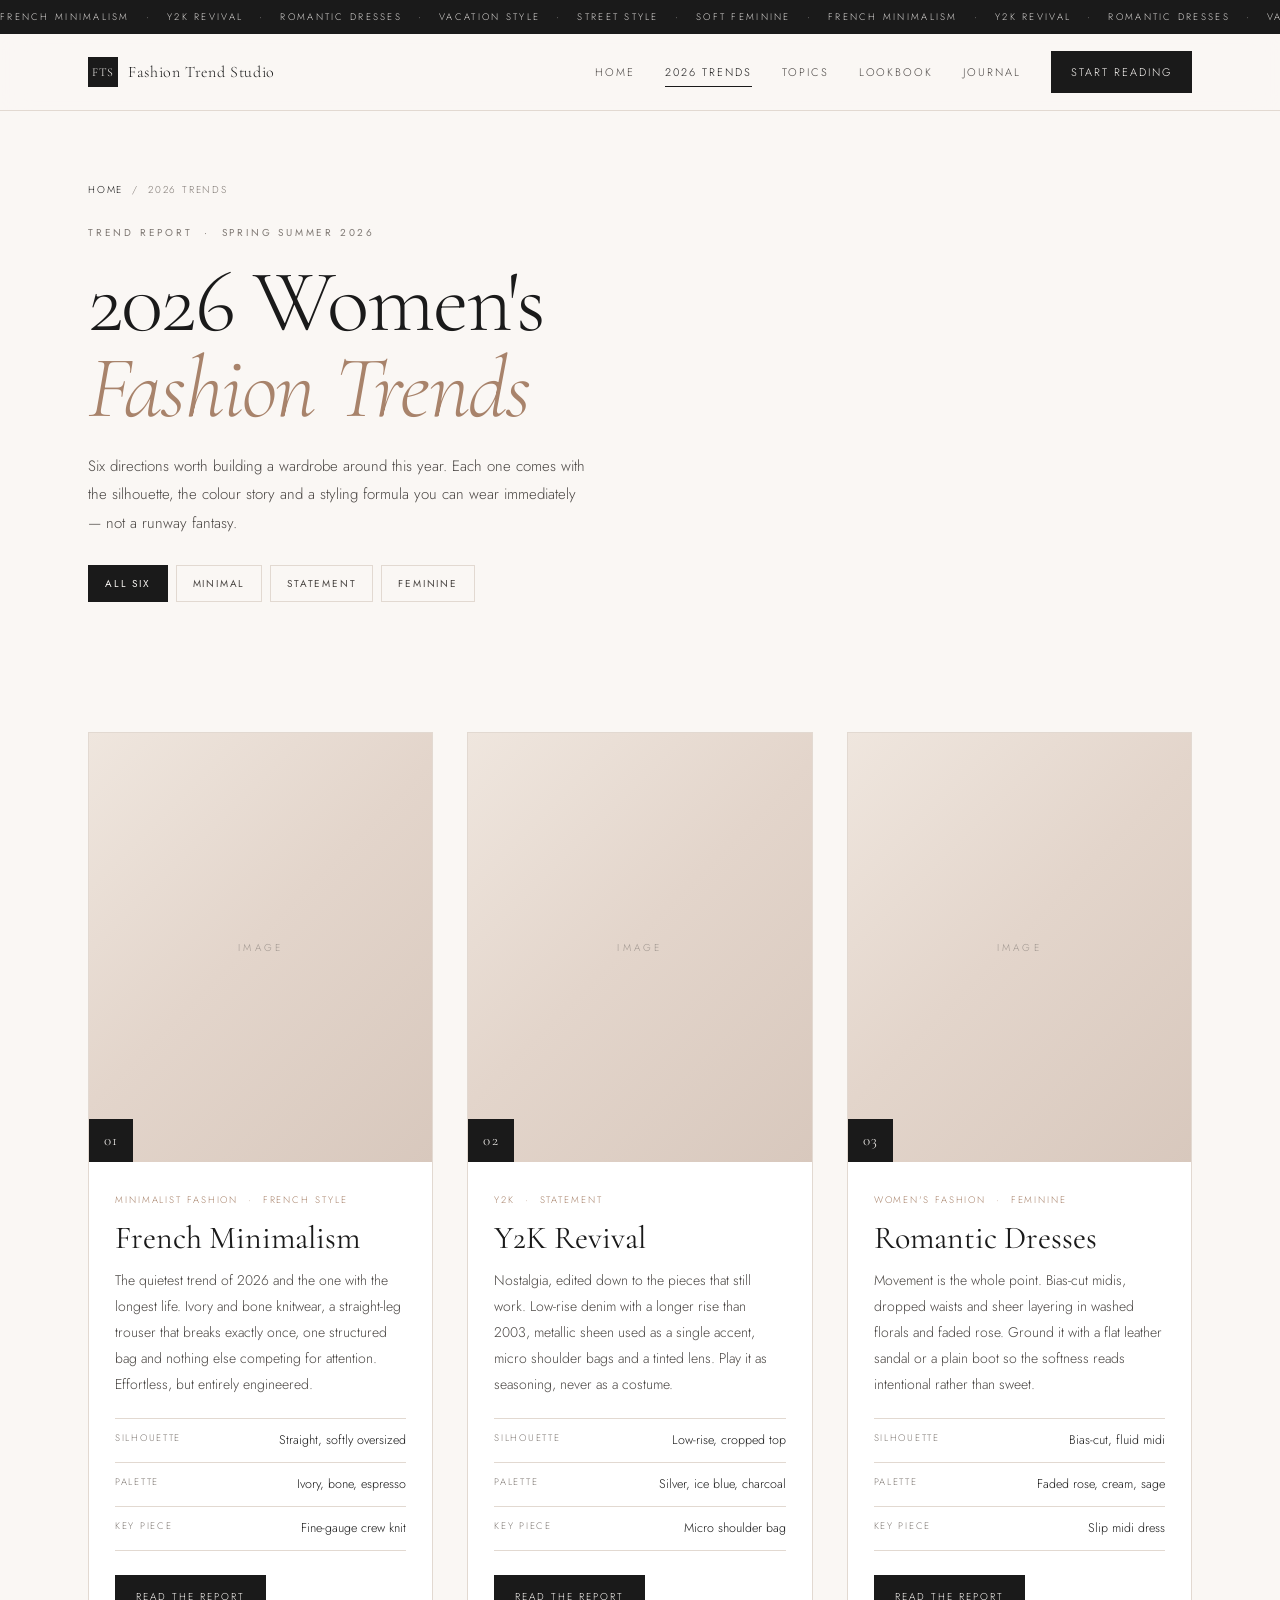
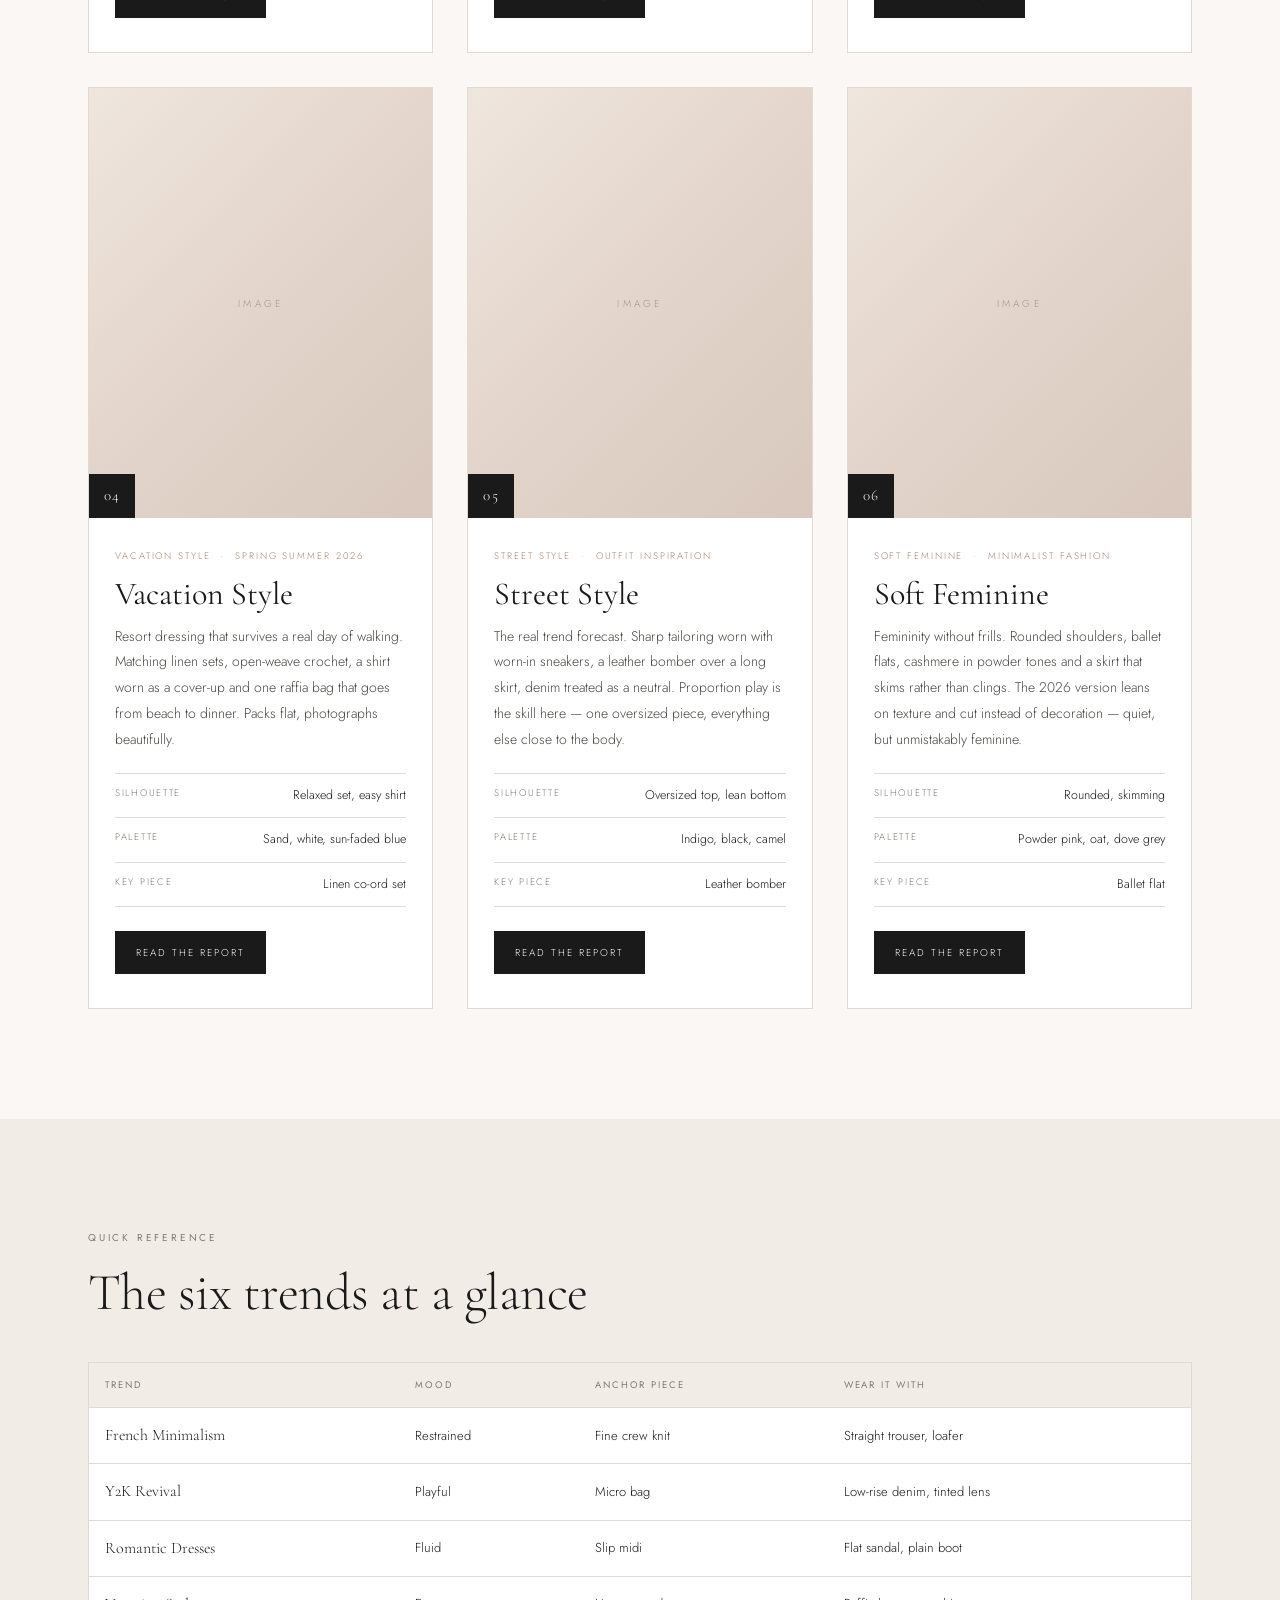
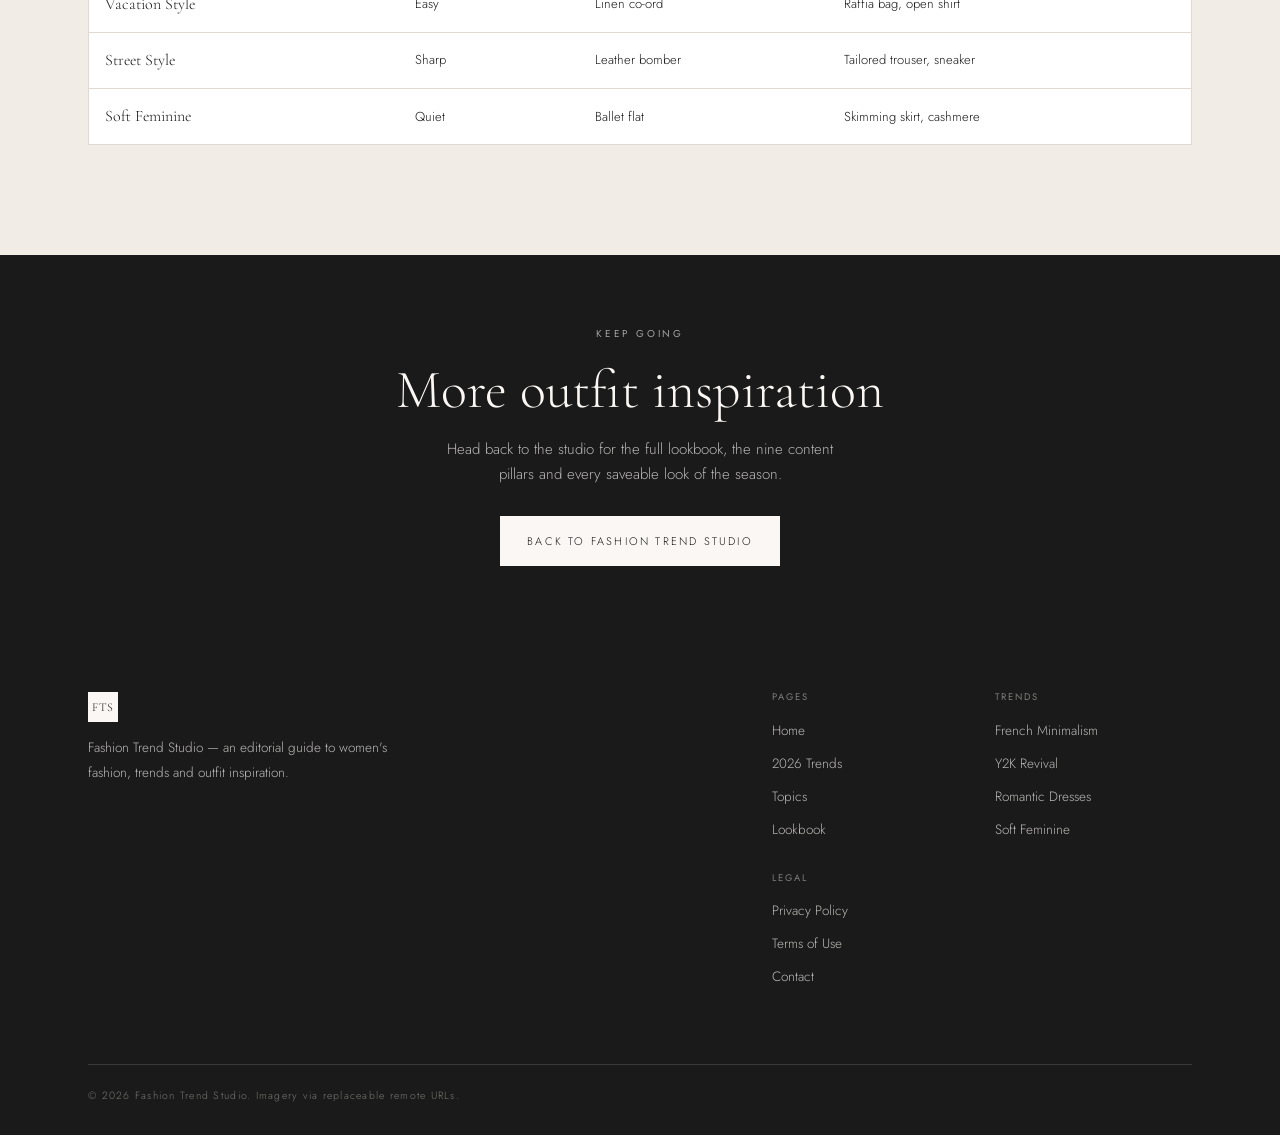
==== commit 497e924b: "feat(trends): add/update trends.html" ====
--- a/trends.html
+++ b/trends.html
@@ -110,7 +110,7 @@
               <li><span>Palette</span>Ivory, bone, espresso</li>
               <li><span>Key piece</span>Fine-gauge crew knit</li>
             </ul>
-            <a class="btn btn--dark btn--sm" href="./index.html#gallery">Get the Look</a>
+            <a class="btn btn--dark btn--sm" href="./trends/french-minimalism.html">Read the Report</a>
           </div>
         </article>
 
@@ -134,7 +134,7 @@
               <li><span>Palette</span>Silver, ice blue, charcoal</li>
               <li><span>Key piece</span>Micro shoulder bag</li>
             </ul>
-            <a class="btn btn--dark btn--sm" href="./index.html#gallery">Get the Look</a>
+            <a class="btn btn--dark btn--sm" href="./trends/y2k-revival.html">Read the Report</a>
           </div>
         </article>
 
@@ -158,7 +158,7 @@
               <li><span>Palette</span>Faded rose, cream, sage</li>
               <li><span>Key piece</span>Slip midi dress</li>
             </ul>
-            <a class="btn btn--dark btn--sm" href="./index.html#gallery">Get the Look</a>
+            <a class="btn btn--dark btn--sm" href="./trends/romantic-dresses.html">Read the Report</a>
           </div>
         </article>
 
@@ -182,7 +182,7 @@
               <li><span>Palette</span>Sand, white, sun-faded blue</li>
               <li><span>Key piece</span>Linen co-ord set</li>
             </ul>
-            <a class="btn btn--dark btn--sm" href="./index.html#gallery">Get the Look</a>
+            <a class="btn btn--dark btn--sm" href="./trends/vacation-style.html">Read the Report</a>
           </div>
         </article>
 
@@ -206,7 +206,7 @@
               <li><span>Palette</span>Indigo, black, camel</li>
               <li><span>Key piece</span>Leather bomber</li>
             </ul>
-            <a class="btn btn--dark btn--sm" href="./index.html#gallery">Get the Look</a>
+            <a class="btn btn--dark btn--sm" href="./trends/street-style.html">Read the Report</a>
           </div>
         </article>
 
@@ -230,7 +230,7 @@
               <li><span>Palette</span>Powder pink, oat, dove grey</li>
               <li><span>Key piece</span>Ballet flat</li>
             </ul>
-            <a class="btn btn--dark btn--sm" href="./index.html#gallery">Get the Look</a>
+            <a class="btn btn--dark btn--sm" href="./trends/soft-feminine.html">Read the Report</a>
           </div>
         </article>
 
--- a/assets/css/styles.css
+++ b/assets/css/styles.css
@@ -286,6 +286,34 @@
 .frame:hover .pin__save,.pin__save:focus-visible{opacity:1;transform:translateY(0)}
 .pin__save:hover{background:var(--ink);color:var(--ivory)}
 @media (hover:none){.pin__save{opacity:1;transform:none}}
+
+/* ---------- legal pages (privacy / terms / contact) ---------- */
+.legal{max-width:760px}
+.legal__doc{font-size:15px;line-height:1.95;color:var(--ink-70)}
+.legal__doc .legal__updated{
+  font-size:10.5px;letter-spacing:.2em;text-transform:uppercase;color:var(--ink-45);
+  margin:0 0 30px;padding-bottom:18px;border-bottom:1px solid var(--line);
+}
+.legal__doc h2{
+  font-family:var(--serif);font-weight:400;font-size:clamp(22px,5vw,30px);
+  color:var(--ink);margin:38px 0 14px;letter-spacing:-.01em;
+}
+.legal__doc h2:first-child{margin-top:0}
+.legal__doc p{margin:0 0 16px}
+.legal__doc ul{margin:0 0 20px;padding-left:0;list-style:none}
+.legal__doc ul li{
+  position:relative;padding-left:22px;margin-bottom:10px;font-size:14.5px;color:var(--ink-70);
+}
+.legal__doc ul li::before{
+  content:"";position:absolute;left:0;top:11px;width:9px;height:1px;background:var(--clay);
+}
+.legal__doc a{color:var(--clay);text-decoration:underline;text-underline-offset:3px;text-decoration-thickness:1px}
+.legal__doc a:hover{color:var(--ink)}
+.legal__doc strong{color:var(--ink);font-weight:500}
+.legal__note{
+  margin-top:30px;padding:18px 20px;background:var(--tint);
+  font-size:13.5px;color:var(--ink-70);border-left:2px solid var(--clay);
+}
 
 /* ---------- journal ---------- */
 .journal{display:flex;flex-direction:column;gap:32px}
